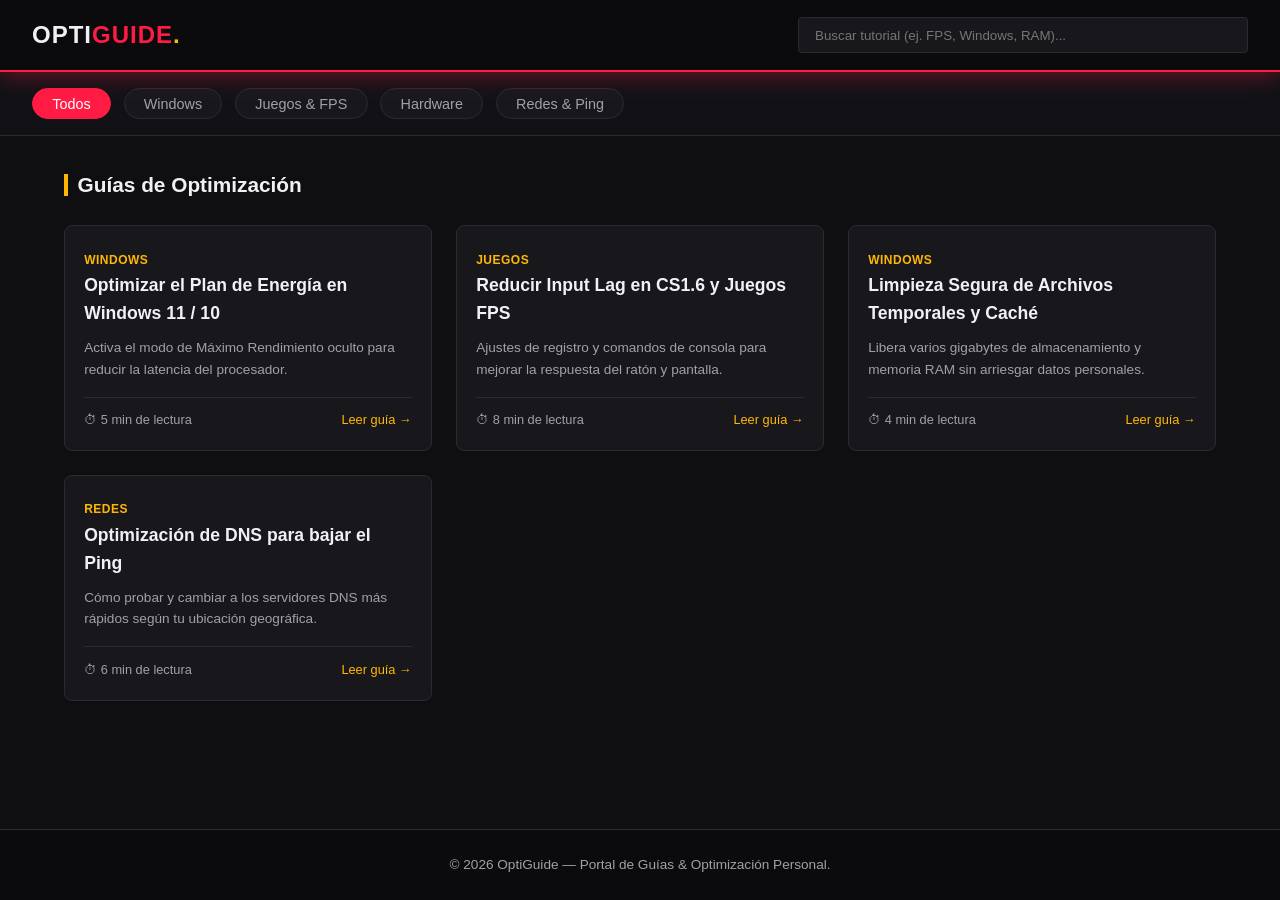
==== index.html @ 1fd5b253 "index.html" ====
<!DOCTYPE html>
<html lang="es">
<head>
  <meta charset="UTF-8">
  <meta name="viewport" content="width=device-width, initial-scale=1.0">
  <title>Portal de Tutoriales & Optimizaciones</title>
  <style>
    /* PALETA OPERA GX */
    :root {
      --bg-dark: #0f0f12;
      --bg-card: #18181c;
      --bg-card-hover: #222228;
      --primary-red: #ff1b44;
      --primary-red-glow: rgba(255, 27, 68, 0.35);
      --accent-yellow: #ffb703;
      --text-main: #f0f0f5;
      --text-muted: #a0a0ab;
      --border-color: #2a2a35;
      --font-family: 'Segoe UI', Tahoma, Geneva, Verdana, sans-serif;
    }

    * {
      box-sizing: border-box;
      margin: 0;
      padding: 0;
    }

    body {
      background-color: var(--bg-dark);
      color: var(--text-main);
      font-family: var(--font-family);
      line-height: 1.6;
      display: flex;
      flex-direction: column;
      min-height: 100vh;
    }

    /* HEADER */
    header {
      background-color: #0b0b0e;
      border-bottom: 2px solid var(--primary-red);
      padding: 1rem 2rem;
      display: flex;
      justify-content: space-between;
      align-items: center;
      position: sticky;
      top: 0;
      z-index: 100;
      box-shadow: 0 4px 20px var(--primary-red-glow);
    }

    .logo {
      font-size: 1.5rem;
      font-weight: 800;
      text-transform: uppercase;
      letter-spacing: 1px;
    }

    .logo span { color: var(--primary-red); }
    .logo .dot { color: var(--accent-yellow); }

    .search-bar {
      display: flex;
      gap: 0.5rem;
      max-width: 450px;
      width: 100%;
    }

    .search-bar input {
      width: 100%;
      padding: 0.6rem 1rem;
      border-radius: 4px;
      border: 1px solid var(--border-color);
      background-color: var(--bg-card);
      color: var(--text-main);
      outline: none;
    }

    .search-bar input:focus {
      border-color: var(--primary-red);
    }

    /* FILTROS */
    .categories {
      display: flex;
      gap: 0.8rem;
      padding: 1rem 2rem;
      background-color: #121216;
      border-bottom: 1px solid var(--border-color);
      overflow-x: auto;
    }

    .cat-btn {
      background-color: var(--bg-card);
      color: var(--text-muted);
      border: 1px solid var(--border-color);
      padding: 0.4rem 1.2rem;
      border-radius: 20px;
      cursor: pointer;
      font-size: 0.9rem;
      transition: all 0.2s;
    }

    .cat-btn:hover, .cat-btn.active {
      color: var(--text-main);
      border-color: var(--primary-red);
      background-color: var(--bg-card-hover);
    }

    .cat-btn.active {
      background-color: var(--primary-red);
      color: white;
    }

    /* MAIN CONTENT */
    main {
      flex: 1;
      max-width: 1200px;
      width: 100%;
      margin: 0 auto;
      padding: 2rem 1.5rem;
    }

    .section-title {
      font-size: 1.3rem;
      margin-bottom: 1.5rem;
      display: flex;
      align-items: center;
      gap: 0.6rem;
    }

    .section-title::before {
      content: '';
      width: 4px;
      height: 22px;
      background-color: var(--accent-yellow);
    }

    /* REJILLA DE TUTORIALES */
    .tutorials-grid {
      display: grid;
      grid-template-columns: repeat(auto-fill, minmax(280px, 1fr));
      gap: 1.5rem;
    }

    .card {
      background-color: var(--bg-card);
      border: 1px solid var(--border-color);
      border-radius: 8px;
      padding: 1.2rem;
      cursor: pointer;
      display: flex;
      flex-direction: column;
      justify-content: space-between;
      transition: transform 0.2s, border-color 0.2s, box-shadow 0.2s;
    }

    .card:hover {
      transform: translateY(-4px);
      border-color: var(--primary-red);
      box-shadow: 0 6px 20px var(--primary-red-glow);
    }

    .card-tag {
      align-self: flex-start;
      font-size: 0.75rem;
      font-weight: bold;
      color: var(--accent-yellow);
      text-transform: uppercase;
      letter-spacing: 0.5px;
      margin-bottom: 0.5rem;
    }

    .card-title {
      font-size: 1.1rem;
      font-weight: 700;
      margin-bottom: 0.6rem;
      color: var(--text-main);
    }

    .card-desc {
      font-size: 0.85rem;
      color: var(--text-muted);
      margin-bottom: 1rem;
      flex-1: 1;
    }

    .card-footer {
      display: flex;
      justify-content: space-between;
      align-items: center;
      font-size: 0.8rem;
      color: var(--text-muted);
      border-top: 1px solid var(--border-color);
      padding-top: 0.8rem;
    }

    /* VISOR DE ARTÍCULO COMPLETO */
    .reader-view {
      display: none;
      background-color: var(--bg-card);
      border: 1px solid var(--border-color);
      border-radius: 8px;
      padding: 2rem;
      margin-bottom: 2rem;
    }

    .reader-view.active { display: block; }

    .reader-header {
      display: flex;
      justify-content: space-between;
      align-items: flex-start;
      border-bottom: 1px solid var(--border-color);
      padding-bottom: 1rem;
      margin-bottom: 1.5rem;
    }

    .reader-title { font-size: 1.8rem; color: var(--text-main); }
    .close-btn {
      background-color: var(--primary-red);
      color: white;
      border: none;
      padding: 0.5rem 1rem;
      border-radius: 4px;
      cursor: pointer;
      font-weight: bold;
    }

    .reader-body {
      font-size: 0.95rem;
      line-height: 1.8;
    }

    .reader-body h3 {
      color: var(--accent-yellow);
      margin: 1.5rem 0 0.8rem 0;
    }

    .reader-body code {
      background-color: #0d0d10;
      color: #00ffcc;
      padding: 0.2rem 0.5rem;
      border-radius: 4px;
      font-family: monospace;
      border: 1px solid var(--border-color);
    }

    .reader-body pre {
      background-color: #0d0d10;
      padding: 1rem;
      border-radius: 6px;
      border-left: 3px solid var(--primary-red);
      overflow-x: auto;
      margin: 1rem 0;
    }

    /* FOOTER */
    footer {
      background-color: #0b0b0e;
      border-top: 1px solid var(--border-color);
      text-align: center;
      padding: 1.5rem;
      font-size: 0.85rem;
      color: var(--text-muted);
    }
  </style>
</head>
<body>

  <header>
    <div class="logo">Opti<span>Guide</span><span class="dot">.</span></div>
    <div class="search-bar">
      <input type="text" id="searchInput" placeholder="Buscar tutorial (ej. FPS, Windows, RAM)..." oninput="filterTutorials()">
    </div>
  </header>

  <nav class="categories">
    <button class="cat-btn active" onclick="filterCategory('all', this)">Todos</button>
    <button class="cat-btn" onclick="filterCategory('Windows', this)">Windows</button>
    <button class="cat-btn" onclick="filterCategory('Juegos', this)">Juegos & FPS</button>
    <button class="cat-btn" onclick="filterCategory('Hardware', this)">Hardware</button>
    <button class="cat-btn" onclick="filterCategory('Redes', this)">Redes & Ping</button>
  </nav>

  <main>
    <!-- Contenedor para leer el tutorial seleccionado -->
    <section id="readerView" class="reader-view">
      <div class="reader-header">
        <div>
          <span id="readerTag" class="card-tag">CATEGORÍA</span>
          <h1 id="readerTitle" class="reader-title">Título del Tutorial</h1>
        </div>
        <button class="close-btn" onclick="closeReader()">✕ Cerrar</button>
      </div>
      <article id="readerContent" class="reader-body">
        <!-- El contenido detallado se carga dinámicamente -->
      </article>
    </section>

    <!-- Lista de tutoriales -->
    <h2 class="section-title">Guías de Optimización</h2>
    <div class="tutorials-grid" id="tutorialsGrid">
      <!-- Tarjetas insertadas por JavaScript -->
    </div>
  </main>

  <footer>
    <p>&copy; 2026 OptiGuide — Portal de Guías & Optimización Personal.</p>
  </footer>

  <script>
    // Banco de datos de tutoriales
    const tutorialsData = [
      {
        id: 1,
        title: "Optimizar el Plan de Energía en Windows 11 / 10",
        category: "Windows",
        desc: "Activa el modo de Máximo Rendimiento oculto para reducir la latencia del procesador.",
        time: "5 min de lectura",
        content: `
          <p>Windows aplica límites de consumo de energía por defecto que reducen la frecuencia del procesador. Sigue estos pasos para liberar el máximo rendimiento:</p>
          <h3>Paso 1: Abrir la consola</h3>
          <p>Presiona <code>Win + R</code>, escribe <code>cmd</code> y pulsa Enter.</p>
          <h3>Paso 2: Activar el Plan de Alto Rendimiento</h3>
          <p>Copia y pega el siguiente comando en la consola:</p>
          <pre>powercfg -duplicatescheme e9a42b02-d5df-448d-aa00-03f14749eb61</pre>
          <h3>Paso 3: Seleccionar el plan</h3>
          <p>Ve a <strong>Panel de Control > Opciones de Energía</strong> y selecciona el nuevo plan llamado <em>"Rendimiento Máximo"</em>.</p>
        `
      },
      {
        id: 2,
        title: "Reducir Input Lag en CS1.6 y Juegos FPS",
        category: "Juegos",
        desc: "Ajustes de registro y comandos de consola para mejorar la respuesta del ratón y pantalla.",
        time: "8 min de lectura",
        content: `
          <p>El input lag puede costar ms decisivos en partidas competitivas. Ajusta los siguientes valores:</p>
          <h3>Configuración de comandos en juego:</h3>
          <pre>m_rawinput 1\nfps_max 144\ncl_cmdrate 101\ncl_updaterate 101</pre>
          <h3>Desactivar aceleración en Windows:</h3>
          <p>Entra a Configuración del Mouse y desmarca la casilla <strong>"Mejorar la precisión del puntero"</strong>.</p>
        `
      },
      {
        id: 3,
        title: "Limpieza Segura de Archivos Temporales y Caché",
        category: "Windows",
        desc: "Libera varios gigabytes de almacenamiento y memoria RAM sin arriesgar datos personales.",
        time: "4 min de lectura",
        content: `
          <p>Limpiar la caché periódicamente evita tirones de congelamiento (stuttering) en sistemas con poca RAM.</p>
          <h3>Rutas a limpiar manualmente:</h3>
          <p>Usa <code>Win + R</code> y limpia los archivos dentro de estas tres carpetas:</p>
          <ul>
            <li><code>temp</code></li>
            <li><code>%temp%</code></li>
            <li><code>prefetch</code></li>
          </ul>
        `
      },
      {
        id: 4,
        title: "Optimización de DNS para bajar el Ping",
        category: "Redes",
        desc: "Cómo probar y cambiar a los servidores DNS más rápidos según tu ubicación geográfica.",
        time: "6 min de lectura",
        content: `
          <p>Los DNS de tu proveedor ISP suelen ser lentos. Utilizar DNS públicos mejora la resolución de dominios y la estabilidad de red.</p>
          <h3>Servidores recomendados:</h3>
          <p><strong>Cloudflare:</strong> <code>1.1.1.1</code> y <code>1.0.0.1</code></p>
          <p><strong>Google:</strong> <code>8.8.8.8</code> y <code>8.8.4.4</code></p>
        `
      }
    ];

    let currentCategory = 'all';

    const tutorialsGrid = document.getElementById('tutorialsGrid');
    const readerView = document.getElementById('readerView');
    const readerTitle = document.getElementById('readerTitle');
    const readerTag = document.getElementById('readerTag');
    const readerContent = document.getElementById('readerContent');

    // Renderizar tarjetas de tutoriales
    function renderTutorials(list) {
      tutorialsGrid.innerHTML = '';
      if (list.length === 0) {
        tutorialsGrid.innerHTML = '<p style="color: var(--text-muted); grid-column: 1/-1;">No se encontraron tutoriales que coincidan con la búsqueda.</p>';
        return;
      }

      list.forEach(item => {
        const card = document.createElement('div');
        card.className = 'card';
        card.onclick = () => openReader(item);

        card.innerHTML = `
          <div>
            <span class="card-tag">${item.category}</span>
            <div class="card-title">${item.title}</div>
            <div class="card-desc">${item.desc}</div>
          </div>
          <div class="card-footer">
            <span>⏱ ${item.time}</span>
            <span style="color: var(--accent-yellow);">Leer guía →</span>
          </div>
        `;
        tutorialsGrid.appendChild(card);
      });
    }

    // Abrir visor de guía
    function openReader(item) {
      readerTitle.textContent = item.title;
      readerTag.textContent = item.category;
      readerContent.innerHTML = item.content;
      readerView.classList.add('active');
      window.scrollTo({ top: 0, behavior: 'smooth' });
    }

    // Cerrar visor
    function closeReader() {
      readerView.classList.remove('active');
    }

    // Filtrar por categoría
    function filterCategory(cat, btn) {
      currentCategory = cat;
      document.querySelectorAll('.cat-btn').forEach(b => b.classList.remove('active'));
      btn.classList.add('active');
      applyFilters();
    }

    // Filtrar por texto
    function filterTutorials() {
      applyFilters();
    }

    // Lógica combinada de filtrado
    function applyFilters() {
      const query = document.getElementById('searchInput').value.toLowerCase();
      const filtered = tutorialsData.filter(item => {
        const matchesCategory = (currentCategory === 'all' || item.category === currentCategory);
        const matchesQuery = item.title.toLowerCase().includes(query) || 
                             item.desc.toLowerCase().includes(query) ||
                             item.category.toLowerCase().includes(query);
        return matchesCategory && matchesQuery;
      });
      renderTutorials(filtered);
    }

    // Inicialización
    renderTutorials(tutorialsData);
  </script>
</body>
</html>
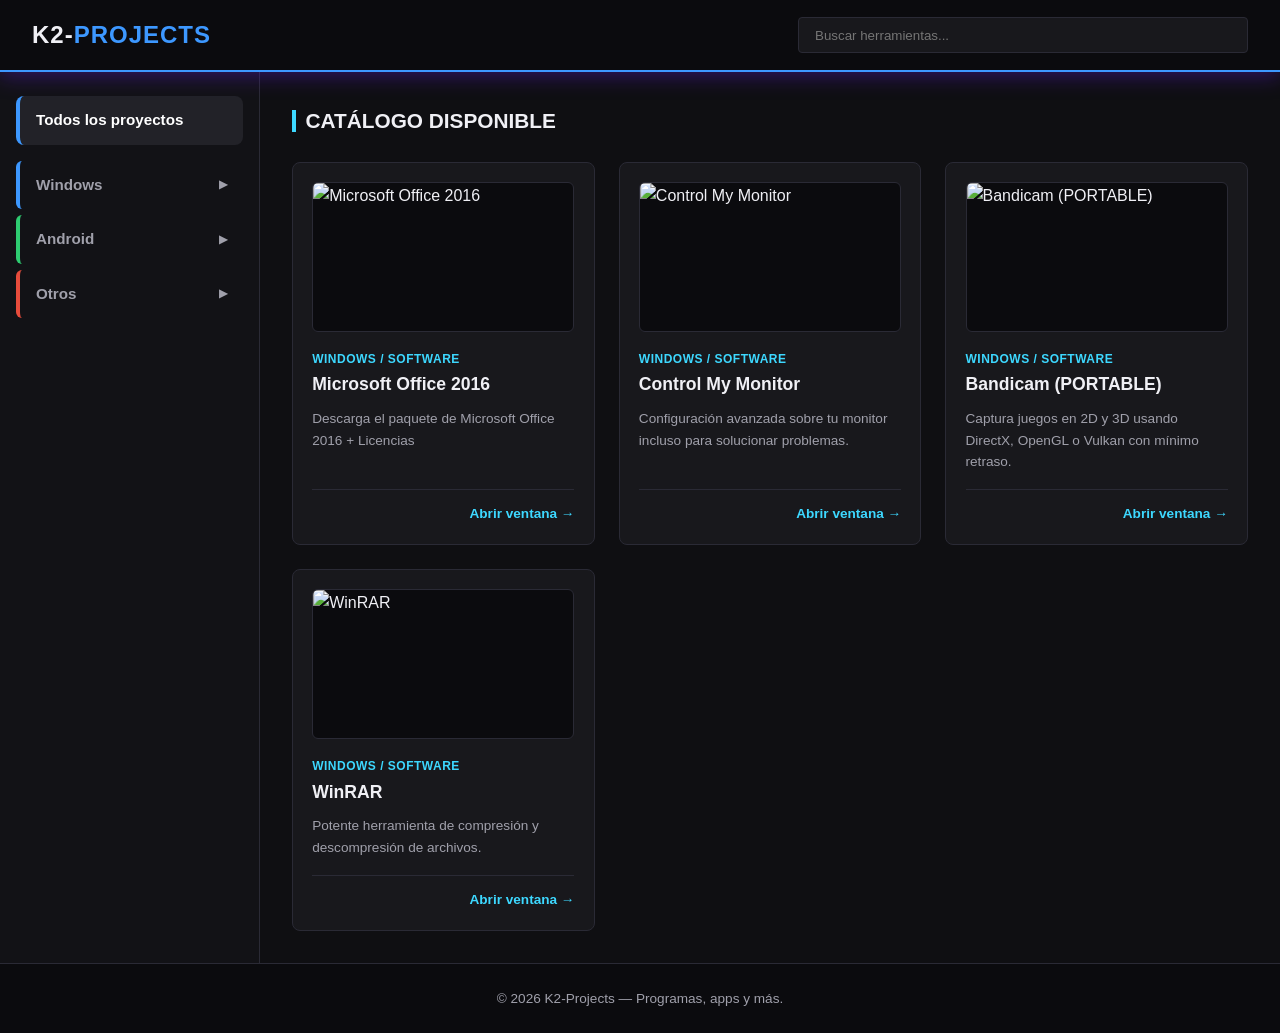
==== commit cc2d621b: "Add files via upload" ====
--- a/index.html
+++ b/index.html
@@ -1,458 +1,382 @@
-<!DOCTYPE html>
-<html lang="es">
-<head>
-  <meta charset="UTF-8">
-  <meta name="viewport" content="width=device-width, initial-scale=1.0">
-  <title>Portal de Tutoriales & Optimizaciones</title>
-  <style>
-    /* PALETA OPERA GX */
-    :root {
-      --bg-dark: #0f0f12;
-      --bg-card: #18181c;
-      --bg-card-hover: #222228;
-      --primary-red: #ff1b44;
-      --primary-red-glow: rgba(255, 27, 68, 0.35);
-      --accent-yellow: #ffb703;
-      --text-main: #f0f0f5;
-      --text-muted: #a0a0ab;
-      --border-color: #2a2a35;
-      --font-family: 'Segoe UI', Tahoma, Geneva, Verdana, sans-serif;
-    }
-
-    * {
-      box-sizing: border-box;
-      margin: 0;
-      padding: 0;
-    }
-
-    body {
-      background-color: var(--bg-dark);
-      color: var(--text-main);
-      font-family: var(--font-family);
-      line-height: 1.6;
-      display: flex;
-      flex-direction: column;
-      min-height: 100vh;
-    }
-
-    /* HEADER */
-    header {
-      background-color: #0b0b0e;
-      border-bottom: 2px solid var(--primary-red);
-      padding: 1rem 2rem;
-      display: flex;
-      justify-content: space-between;
-      align-items: center;
-      position: sticky;
-      top: 0;
-      z-index: 100;
-      box-shadow: 0 4px 20px var(--primary-red-glow);
-    }
-
-    .logo {
-      font-size: 1.5rem;
-      font-weight: 800;
-      text-transform: uppercase;
-      letter-spacing: 1px;
-    }
-
-    .logo span { color: var(--primary-red); }
-    .logo .dot { color: var(--accent-yellow); }
-
-    .search-bar {
-      display: flex;
-      gap: 0.5rem;
-      max-width: 450px;
-      width: 100%;
-    }
-
-    .search-bar input {
-      width: 100%;
-      padding: 0.6rem 1rem;
-      border-radius: 4px;
-      border: 1px solid var(--border-color);
-      background-color: var(--bg-card);
-      color: var(--text-main);
-      outline: none;
-    }
-
-    .search-bar input:focus {
-      border-color: var(--primary-red);
-    }
-
-    /* FILTROS */
-    .categories {
-      display: flex;
-      gap: 0.8rem;
-      padding: 1rem 2rem;
-      background-color: #121216;
-      border-bottom: 1px solid var(--border-color);
-      overflow-x: auto;
-    }
-
-    .cat-btn {
-      background-color: var(--bg-card);
-      color: var(--text-muted);
-      border: 1px solid var(--border-color);
-      padding: 0.4rem 1.2rem;
-      border-radius: 20px;
-      cursor: pointer;
-      font-size: 0.9rem;
-      transition: all 0.2s;
-    }
-
-    .cat-btn:hover, .cat-btn.active {
-      color: var(--text-main);
-      border-color: var(--primary-red);
-      background-color: var(--bg-card-hover);
-    }
-
-    .cat-btn.active {
-      background-color: var(--primary-red);
-      color: white;
-    }
-
-    /* MAIN CONTENT */
-    main {
-      flex: 1;
-      max-width: 1200px;
-      width: 100%;
-      margin: 0 auto;
-      padding: 2rem 1.5rem;
-    }
-
-    .section-title {
-      font-size: 1.3rem;
-      margin-bottom: 1.5rem;
-      display: flex;
-      align-items: center;
-      gap: 0.6rem;
-    }
-
-    .section-title::before {
-      content: '';
-      width: 4px;
-      height: 22px;
-      background-color: var(--accent-yellow);
-    }
-
-    /* REJILLA DE TUTORIALES */
-    .tutorials-grid {
-      display: grid;
-      grid-template-columns: repeat(auto-fill, minmax(280px, 1fr));
-      gap: 1.5rem;
-    }
-
-    .card {
-      background-color: var(--bg-card);
-      border: 1px solid var(--border-color);
-      border-radius: 8px;
-      padding: 1.2rem;
-      cursor: pointer;
-      display: flex;
-      flex-direction: column;
-      justify-content: space-between;
-      transition: transform 0.2s, border-color 0.2s, box-shadow 0.2s;
-    }
-
-    .card:hover {
-      transform: translateY(-4px);
-      border-color: var(--primary-red);
-      box-shadow: 0 6px 20px var(--primary-red-glow);
-    }
-
-    .card-tag {
-      align-self: flex-start;
-      font-size: 0.75rem;
-      font-weight: bold;
-      color: var(--accent-yellow);
-      text-transform: uppercase;
-      letter-spacing: 0.5px;
-      margin-bottom: 0.5rem;
-    }
-
-    .card-title {
-      font-size: 1.1rem;
-      font-weight: 700;
-      margin-bottom: 0.6rem;
-      color: var(--text-main);
-    }
-
-    .card-desc {
-      font-size: 0.85rem;
-      color: var(--text-muted);
-      margin-bottom: 1rem;
-      flex-1: 1;
-    }
-
-    .card-footer {
-      display: flex;
-      justify-content: space-between;
-      align-items: center;
-      font-size: 0.8rem;
-      color: var(--text-muted);
-      border-top: 1px solid var(--border-color);
-      padding-top: 0.8rem;
-    }
-
-    /* VISOR DE ARTÍCULO COMPLETO */
-    .reader-view {
-      display: none;
-      background-color: var(--bg-card);
-      border: 1px solid var(--border-color);
-      border-radius: 8px;
-      padding: 2rem;
-      margin-bottom: 2rem;
-    }
-
-    .reader-view.active { display: block; }
-
-    .reader-header {
-      display: flex;
-      justify-content: space-between;
-      align-items: flex-start;
-      border-bottom: 1px solid var(--border-color);
-      padding-bottom: 1rem;
-      margin-bottom: 1.5rem;
-    }
-
-    .reader-title { font-size: 1.8rem; color: var(--text-main); }
-    .close-btn {
-      background-color: var(--primary-red);
-      color: white;
-      border: none;
-      padding: 0.5rem 1rem;
-      border-radius: 4px;
-      cursor: pointer;
-      font-weight: bold;
-    }
-
-    .reader-body {
-      font-size: 0.95rem;
-      line-height: 1.8;
-    }
-
-    .reader-body h3 {
-      color: var(--accent-yellow);
-      margin: 1.5rem 0 0.8rem 0;
-    }
-
-    .reader-body code {
-      background-color: #0d0d10;
-      color: #00ffcc;
-      padding: 0.2rem 0.5rem;
-      border-radius: 4px;
-      font-family: monospace;
-      border: 1px solid var(--border-color);
-    }
-
-    .reader-body pre {
-      background-color: #0d0d10;
-      padding: 1rem;
-      border-radius: 6px;
-      border-left: 3px solid var(--primary-red);
-      overflow-x: auto;
-      margin: 1rem 0;
-    }
-
-    /* FOOTER */
-    footer {
-      background-color: #0b0b0e;
-      border-top: 1px solid var(--border-color);
-      text-align: center;
-      padding: 1.5rem;
-      font-size: 0.85rem;
-      color: var(--text-muted);
-    }
-  </style>
-</head>
-<body>
-
-  <header>
-    <div class="logo">Opti<span>Guide</span><span class="dot">.</span></div>
-    <div class="search-bar">
-      <input type="text" id="searchInput" placeholder="Buscar tutorial (ej. FPS, Windows, RAM)..." oninput="filterTutorials()">
-    </div>
-  </header>
-
-  <nav class="categories">
-    <button class="cat-btn active" onclick="filterCategory('all', this)">Todos</button>
-    <button class="cat-btn" onclick="filterCategory('Windows', this)">Windows</button>
-    <button class="cat-btn" onclick="filterCategory('Juegos', this)">Juegos & FPS</button>
-    <button class="cat-btn" onclick="filterCategory('Hardware', this)">Hardware</button>
-    <button class="cat-btn" onclick="filterCategory('Redes', this)">Redes & Ping</button>
-  </nav>
-
-  <main>
-    <!-- Contenedor para leer el tutorial seleccionado -->
-    <section id="readerView" class="reader-view">
-      <div class="reader-header">
-        <div>
-          <span id="readerTag" class="card-tag">CATEGORÍA</span>
-          <h1 id="readerTitle" class="reader-title">Título del Tutorial</h1>
-        </div>
-        <button class="close-btn" onclick="closeReader()">✕ Cerrar</button>
-      </div>
-      <article id="readerContent" class="reader-body">
-        <!-- El contenido detallado se carga dinámicamente -->
-      </article>
-    </section>
-
-    <!-- Lista de tutoriales -->
-    <h2 class="section-title">Guías de Optimización</h2>
-    <div class="tutorials-grid" id="tutorialsGrid">
-      <!-- Tarjetas insertadas por JavaScript -->
-    </div>
-  </main>
-
-  <footer>
-    <p>&copy; 2026 OptiGuide — Portal de Guías & Optimización Personal.</p>
-  </footer>
-
-  <script>
-    // Banco de datos de tutoriales
-    const tutorialsData = [
-      {
-        id: 1,
-        title: "Optimizar el Plan de Energía en Windows 11 / 10",
-        category: "Windows",
-        desc: "Activa el modo de Máximo Rendimiento oculto para reducir la latencia del procesador.",
-        time: "5 min de lectura",
-        content: `
-          <p>Windows aplica límites de consumo de energía por defecto que reducen la frecuencia del procesador. Sigue estos pasos para liberar el máximo rendimiento:</p>
-          <h3>Paso 1: Abrir la consola</h3>
-          <p>Presiona <code>Win + R</code>, escribe <code>cmd</code> y pulsa Enter.</p>
-          <h3>Paso 2: Activar el Plan de Alto Rendimiento</h3>
-          <p>Copia y pega el siguiente comando en la consola:</p>
-          <pre>powercfg -duplicatescheme e9a42b02-d5df-448d-aa00-03f14749eb61</pre>
-          <h3>Paso 3: Seleccionar el plan</h3>
-          <p>Ve a <strong>Panel de Control > Opciones de Energía</strong> y selecciona el nuevo plan llamado <em>"Rendimiento Máximo"</em>.</p>
-        `
-      },
-      {
-        id: 2,
-        title: "Reducir Input Lag en CS1.6 y Juegos FPS",
-        category: "Juegos",
-        desc: "Ajustes de registro y comandos de consola para mejorar la respuesta del ratón y pantalla.",
-        time: "8 min de lectura",
-        content: `
-          <p>El input lag puede costar ms decisivos en partidas competitivas. Ajusta los siguientes valores:</p>
-          <h3>Configuración de comandos en juego:</h3>
-          <pre>m_rawinput 1\nfps_max 144\ncl_cmdrate 101\ncl_updaterate 101</pre>
-          <h3>Desactivar aceleración en Windows:</h3>
-          <p>Entra a Configuración del Mouse y desmarca la casilla <strong>"Mejorar la precisión del puntero"</strong>.</p>
-        `
-      },
-      {
-        id: 3,
-        title: "Limpieza Segura de Archivos Temporales y Caché",
-        category: "Windows",
-        desc: "Libera varios gigabytes de almacenamiento y memoria RAM sin arriesgar datos personales.",
-        time: "4 min de lectura",
-        content: `
-          <p>Limpiar la caché periódicamente evita tirones de congelamiento (stuttering) en sistemas con poca RAM.</p>
-          <h3>Rutas a limpiar manualmente:</h3>
-          <p>Usa <code>Win + R</code> y limpia los archivos dentro de estas tres carpetas:</p>
-          <ul>
-            <li><code>temp</code></li>
-            <li><code>%temp%</code></li>
-            <li><code>prefetch</code></li>
-          </ul>
-        `
-      },
-      {
-        id: 4,
-        title: "Optimización de DNS para bajar el Ping",
-        category: "Redes",
-        desc: "Cómo probar y cambiar a los servidores DNS más rápidos según tu ubicación geográfica.",
-        time: "6 min de lectura",
-        content: `
-          <p>Los DNS de tu proveedor ISP suelen ser lentos. Utilizar DNS públicos mejora la resolución de dominios y la estabilidad de red.</p>
-          <h3>Servidores recomendados:</h3>
-          <p><strong>Cloudflare:</strong> <code>1.1.1.1</code> y <code>1.0.0.1</code></p>
-          <p><strong>Google:</strong> <code>8.8.8.8</code> y <code>8.8.4.4</code></p>
-        `
-      }
-    ];
-
-    let currentCategory = 'all';
-
-    const tutorialsGrid = document.getElementById('tutorialsGrid');
-    const readerView = document.getElementById('readerView');
-    const readerTitle = document.getElementById('readerTitle');
-    const readerTag = document.getElementById('readerTag');
-    const readerContent = document.getElementById('readerContent');
-
-    // Renderizar tarjetas de tutoriales
-    function renderTutorials(list) {
-      tutorialsGrid.innerHTML = '';
-      if (list.length === 0) {
-        tutorialsGrid.innerHTML = '<p style="color: var(--text-muted); grid-column: 1/-1;">No se encontraron tutoriales que coincidan con la búsqueda.</p>';
-        return;
-      }
-
-      list.forEach(item => {
-        const card = document.createElement('div');
-        card.className = 'card';
-        card.onclick = () => openReader(item);
-
-        card.innerHTML = `
-          <div>
-            <span class="card-tag">${item.category}</span>
-            <div class="card-title">${item.title}</div>
-            <div class="card-desc">${item.desc}</div>
-          </div>
-          <div class="card-footer">
-            <span>⏱ ${item.time}</span>
-            <span style="color: var(--accent-yellow);">Leer guía →</span>
-          </div>
-        `;
-        tutorialsGrid.appendChild(card);
-      });
-    }
-
-    // Abrir visor de guía
-    function openReader(item) {
-      readerTitle.textContent = item.title;
-      readerTag.textContent = item.category;
-      readerContent.innerHTML = item.content;
-      readerView.classList.add('active');
-      window.scrollTo({ top: 0, behavior: 'smooth' });
-    }
-
-    // Cerrar visor
-    function closeReader() {
-      readerView.classList.remove('active');
-    }
-
-    // Filtrar por categoría
-    function filterCategory(cat, btn) {
-      currentCategory = cat;
-      document.querySelectorAll('.cat-btn').forEach(b => b.classList.remove('active'));
-      btn.classList.add('active');
-      applyFilters();
-    }
-
-    // Filtrar por texto
-    function filterTutorials() {
-      applyFilters();
-    }
-
-    // Lógica combinada de filtrado
-    function applyFilters() {
-      const query = document.getElementById('searchInput').value.toLowerCase();
-      const filtered = tutorialsData.filter(item => {
-        const matchesCategory = (currentCategory === 'all' || item.category === currentCategory);
-        const matchesQuery = item.title.toLowerCase().includes(query) || 
-                             item.desc.toLowerCase().includes(query) ||
-                             item.category.toLowerCase().includes(query);
-        return matchesCategory && matchesQuery;
-      });
-      renderTutorials(filtered);
-    }
-
-    // Inicialización
-    renderTutorials(tutorialsData);
-  </script>
-</body>
-</html>
+<!DOCTYPE html>
+<html lang="es">
+<head>
+  <meta charset="UTF-8">
+  <meta name="viewport" content="width=device-width, initial-scale=1.0">
+  <link rel="icon" href="icon.png">
+  <title>K2-Projects</title>
+  
+  <link rel="stylesheet" href="styles.css">
+  <script src="https://unpkg.com/@phosphor-icons/web"></script>
+</head>
+<body>
+
+  <header>
+    <!-- BOTÓN HAMBURGUESA -->
+    <button id="menuToggle" class="menu-toggle" aria-label="Abrir menú">
+      <i class="ph ph-list"></i>
+    </button>
+
+    <div class="logo">K2-<span>PROJECTS</span></div>
+    <div class="search-bar">
+      <input type="text" id="searchInput" placeholder="Buscar herramientas...">
+    </div>
+  </header>
+
+  <div class="app-container">
+    <aside class="sidebar">
+      <div class="sidebar-item sidebar-main-btn active" data-category="all">
+        <span><i class="ph ph-squares-four"></i> Todos los proyectos</span>
+      </div>
+
+      <!-- MENÚ NIVEL 1: WINDOWS -->
+      <div class="menu-group">
+        <div class="sidebar-item" data-submenu="Windows">
+          <span><i class="ph ph-windows-logo"></i> Windows</span>
+          <span class="arrow">▶</span>
+        </div>
+
+        <div class="submenu">
+          <div class="menu-group">
+            <div class="submenu-item" data-submenu="Software">
+              <span><i class="ph ph-app-window"></i> Software</span>
+              <span class="arrow">▶</span>
+            </div>
+
+            <div class="submenu sub-submenu">
+              <div class="submenu-item" data-category="Mantenimiento y Diagnóstico"><i class="ph ph-stethoscope"></i> Mantenimiento y Diagnóstico</div>
+              <div class="submenu-item" data-category="Redes y Conectividad"><i class="ph ph-globe-hemisphere-west"></i> Redes y Conectividad</div>
+              <div class="submenu-item" data-category="Optimización y Limpieza"><i class="ph ph-broom"></i> Optimización y Limpieza</div>
+              <div class="submenu-item" data-category="Seguridad y Rescatado"><i class="ph ph-shield-check"></i> Seguridad y Rescatado</div>
+              <div class="submenu-item" data-category="Utilidades"><i class="ph ph-wrench"></i> Utilidades</div>
+            </div>
+          </div>
+
+          <div class="menu-group">
+            <div class="submenu-item" data-submenu="Código y Scripts">
+              <span><i class="ph ph-code"></i> Código y Scripts</span>
+              <span class="arrow">▶</span>
+            </div>
+
+            <div class="submenu sub-submenu">
+              <div class="submenu-item" data-category="Automatización y Post-Instalado"><i class="ph ph-terminal-window"></i> Automatización y Post-Instalado</div>
+              <div class="submenu-item" data-category="Configuración del Sistema"><i class="ph ph-sliders-horizontal"></i> Configuración del Sistema</div>
+              <div class="submenu-item" data-category="Redes y Mantenimiendo"><i class="ph ph-network"></i> Redes y Mantenimiento</div>
+            </div>
+          </div>
+
+          <div class="menu-group">
+            <div class="submenu-item" data-submenu="Guias y Procedimientos">
+              <span><i class="ph ph-book-open-text"></i> Guías y Procedimientos</span>
+              <span class="arrow">▶</span>
+            </div>
+
+            <div class="submenu sub-submenu">
+              <div class="submenu-item" data-category="Reparación de Errores"><i class="ph ph-bug"></i> Reparación de Errores</div>
+              <div class="submenu-item" data-category="Formateo y Despliegue"><i class="ph ph-hard-drives"></i> Formateo y Despliegue</div>
+              <div class="submenu-item" data-category="Optimización y Seguridad"><i class="ph ph-lock-key"></i> Optimización y Seguridad</div>
+            </div>
+          </div>
+        </div>
+      </div>
+
+      <!-- MENÚ NIVEL 1: ANDROID -->
+      <div class="menu-group">
+        <div class="sidebar-item" data-submenu="Android">
+          <span><i class="ph ph-android-logo"></i> Android</span>
+          <span class="arrow">▶</span>
+        </div>
+
+        <div class="submenu">
+          <div class="menu-group">
+            <div class="submenu-item" data-submenu="Software">
+              <span><i class="ph ph-device-mobile"></i> Software</span>
+              <span class="arrow">▶</span>
+            </div>
+
+            <div class="submenu sub-submenu">
+              <div class="submenu-item" data-category="APK y Utilidades"><i class="ph ph-file-apk"></i> APK y Utilidades</div>
+              <div class="submenu-item" data-category="Emulación y Virtualización"><i class="ph ph-cpu"></i> Emulación y Virtualización</div>
+              <div class="submenu-item" data-category="Herramientas de Servicio (PC)"><i class="ph ph-desktop"></i> Herramientas de Servicio (PC)</div>
+            </div>
+          </div>
+
+          <div class="menu-group">
+            <div class="submenu-item" data-submenu="Código y Scripts">
+              <span><i class="ph ph-file-code"></i> Código y Scripts</span>
+              <span class="arrow">▶</span>
+            </div>
+
+            <div class="submenu sub-submenu">
+              <div class="submenu-item" data-category="Comandos ADB / Fastboot"><i class="ph ph-terminal"></i> Comandos ADB / Fastboot</div>
+              <div class="submenu-item" data-category="Scripts de Debloat (ADB)"><i class="ph ph-trash"></i> Scripts de Debloat (ADB)</div>
+              <div class="submenu-item" data-category="Personalización y Mods"><i class="ph ph-paint-brush"></i> Personalización y Mods</div>
+            </div>
+          </div>
+
+          <div class="menu-group">
+            <div class="submenu-item" data-submenu="Guías y Tutoriales">
+              <span><i class="ph ph-read-cv-logo"></i> Guías y Tutoriales</span>
+              <span class="arrow">▶</span>
+            </div>
+
+            <div class="submenu sub-submenu">
+              <div class="submenu-item" data-category="Flashing y Mantenimiento"><i class="ph ph-lightning"></i> Flashing y Mantenimiento</div>
+              <div class="submenu-item" data-category="Diagnóstico Movil"><i class="ph ph-activity"></i> Diagnóstico Movil</div>
+              <div class="submenu-item" data-category="Modding y Acceso Root"><i class="ph ph-shield-warning"></i> Modding y Acceso Root</div>
+            </div>
+          </div>
+        </div>
+      </div>
+
+      <!-- MENÚ NIVEL 1: OTROS -->
+      <div class="menu-group">
+        <div class="sidebar-item" data-submenu="Otros">
+          <span><i class="ph ph-question"></i> Otros</span>
+          <span class="arrow">▶</span>
+        </div>
+
+        <div class="submenu">
+          <div class="menu-group">
+            <div class="submenu-item" data-category="Changelog"><i class="ph ph-clock-counter-clockwise"></i> Changelog</div>
+          </div>
+
+          <div class="menu-group">
+            <div class="submenu-item" data-category="Parches y Avisos de Seguridad"><i class="ph ph-lock-key"></i> Parches y Avisos de Seguridad</div>
+          </div>
+
+          <div class="submenu-item" data-category="Software Destacado del Mes"><i class="ph ph-star"></i> Software Destacado del Mes</div>
+        </div>
+      </div>
+    </aside>
+
+    <!-- CONTENIDO PRINCIPAL -->
+    <main>
+      <section id="readerView" class="reader-view">
+        <div class="reader-header">
+          <div>
+            <span id="readerTag" class="card-tag">CATEGORÍA</span>
+            <h1 id="readerTitle" class="reader-title">Título del Tutorial</h1>
+          </div>
+          <button class="close-btn" id="closeReaderBtn">✕ Cerrar</button>
+        </div>
+        <article id="readerContent" class="reader-body">
+        </article>
+      </section>
+
+      <h2 class="section-title" id="sectionTitle">CATÁLOGO DISPONIBLE</h2>
+      <div class="tutorials-grid" id="tutorialsGrid">
+      </div>
+    </main>
+  </div>
+
+  <footer>
+    <p>&copy; 2026 K2-Projects — Programas, apps y más.</p>
+  </footer>
+
+  <!-- SCRIPT PRINCIPAL UNIFICADO Y CORREGIDO -->
+  <script type="module">
+    import { tutorialsData } from './hilos.js';
+    import { changelogData } from './changelog.js';
+    import { seguridadData } from './seguridad.js';
+    import { destacadosData } from './destacados.js';
+
+    let currentCategory = 'all';
+
+    const tutorialsGrid = document.getElementById('tutorialsGrid');
+    const readerView = document.getElementById('readerView');
+    const readerTitle = document.getElementById('readerTitle');
+    const readerTag = document.getElementById('readerTag');
+    const readerContent = document.getElementById('readerContent');
+    const searchInput = document.getElementById('searchInput');
+    const sidebar = document.querySelector('.sidebar');
+    const menuToggle = document.getElementById('menuToggle');
+
+    const logCategories = ['Changelog', 'Parches y Avisos de Seguridad', 'Software Destacado del Mes'];
+
+    export const logsData = [
+      changelogData,
+      seguridadData,
+      destacadosData
+    ].flat();
+
+    function selectCategory(cat, element) {
+      currentCategory = cat;
+      document.querySelectorAll('.sidebar-item, .submenu-item').forEach(el => el.classList.remove('active'));
+      if (element) element.classList.add('active');
+
+      document.getElementById('sectionTitle').textContent = cat === 'all' ? 'CATÁLOGO DISPONIBLE' : `SECCIÓN: ${cat.toUpperCase()}`;
+      applyFilters();
+
+      // Cierra la barra lateral automáticamente al seleccionar en móviles
+      if (window.innerWidth <= 768 && sidebar) {
+        sidebar.classList.remove('active');
+      }
+    }
+
+    function renderTutorials(list, isLogList = false) {
+      tutorialsGrid.innerHTML = '';
+      if (!list || list.length === 0) {
+        tutorialsGrid.innerHTML = '<p style="color: var(--text-muted); grid-column: 1/-1;">No se encontraron elementos que coincidan.</p>';
+        return;
+      }
+
+      if (isLogList) {
+        tutorialsGrid.className = 'logs-container';
+        list.forEach(item => {
+          const bar = document.createElement('div');
+          bar.className = 'log-bar';
+          bar.onclick = () => openReader(item);
+
+          bar.innerHTML = `
+            <div class="log-left">
+              <div class="status-circle ${item.status || 'verde'}"></div>
+              <span class="log-id">${item.id || 'LOG'}</span>
+              <div class="log-info">
+                <span class="log-title">${item.title}</span>
+                <span class="log-desc">${item.desc}</span>
+              </div>
+            </div>
+            <div class="log-action">Ver detalles →</div>
+          `;
+          tutorialsGrid.appendChild(bar);
+        });
+      } else {
+        tutorialsGrid.className = 'tutorials-grid';
+        list.forEach(item => {
+          const card = document.createElement('div');
+          card.className = 'card';
+          card.onclick = () => openReader(item);
+
+          const imgSrc = item.image || 'https://via.placeholder.com/600x350/18181c/a0a0ab?text=K2+Projects';
+          let tagText = `${item.category} / ${item.subcategory || 'General'}`;
+          if (item.subsubcategory) tagText += ` / ${item.subsubcategory}`;
+
+          card.innerHTML = `
+            <div>
+              <div class="card-image-container">
+                <img src="${imgSrc}" alt="${item.title}">
+              </div>
+              <span class="card-tag">${tagText}</span>
+              <div class="card-title">${item.title}</div>
+              <div class="card-desc">${item.desc}</div>
+            </div>
+            <div class="card-footer">
+              <span>Abrir ventana →</span>
+            </div>
+          `;
+          tutorialsGrid.appendChild(card);
+        });
+      }
+    }
+
+    function openReader(item) {
+      readerTitle.textContent = item.title;
+      let tagText = item.category;
+      if (item.id) tagText = `${item.category} [${item.id}]`;
+
+      readerTag.textContent = tagText;
+      readerContent.innerHTML = item.content;
+      readerView.classList.add('active');
+      window.scrollTo({ top: 0, behavior: 'smooth' });
+    }
+
+    function applyFilters() {
+      const query = searchInput.value.toLowerCase();
+      const isLogSection = logCategories.map(c => c.toLowerCase()).includes(currentCategory.toLowerCase());
+
+      if (isLogSection) {
+        const filteredLogs = logsData.filter(item => {
+          const matchesCategory = currentCategory === 'all' || (item.category && item.category.toLowerCase() === currentCategory.toLowerCase());
+          const matchesQuery = (item.title && item.title.toLowerCase().includes(query)) || 
+                               (item.desc && item.desc.toLowerCase().includes(query)) ||
+                               (item.id && item.id.toLowerCase().includes(query));
+          return matchesCategory && matchesQuery;
+        });
+        renderTutorials(filteredLogs, true);
+      } else {
+        const filteredTutorials = tutorialsData.filter(item => {
+          const matchesCategory = (
+            currentCategory === 'all' || 
+            (item.category && item.category.toLowerCase() === currentCategory.toLowerCase()) ||
+            (item.subcategory && item.subcategory.toLowerCase() === currentCategory.toLowerCase()) ||
+            (item.subsubcategory && item.subsubcategory.toLowerCase() === currentCategory.toLowerCase())
+          );
+          const matchesQuery = (item.title && item.title.toLowerCase().includes(query)) || 
+                               (item.desc && item.desc.toLowerCase().includes(query)) ||
+                               (item.category && item.category.toLowerCase().includes(query));
+          return matchesCategory && matchesQuery;
+        });
+        renderTutorials(filteredTutorials, false);
+      }
+    }
+
+    document.addEventListener('DOMContentLoaded', () => {
+      // Búsqueda
+      searchInput.addEventListener('input', applyFilters);
+
+      // Cerrar Reader
+      document.getElementById('closeReaderBtn').addEventListener('click', () => {
+        readerView.classList.remove('active');
+      });
+
+      // Menú Hamburguesa Móvil
+      if (menuToggle && sidebar) {
+        menuToggle.addEventListener('click', (e) => {
+          e.stopPropagation();
+          sidebar.classList.toggle('active');
+        });
+
+        document.addEventListener('click', (e) => {
+          if (!sidebar.contains(e.target) && !menuToggle.contains(e.target)) {
+            sidebar.classList.remove('active');
+          }
+        });
+      }
+
+      // Botón "Todos los proyectos"
+      document.querySelectorAll('.sidebar-main-btn').forEach(item => {
+        item.addEventListener('click', (e) => {
+          e.stopPropagation();
+          selectCategory('all', item);
+        });
+      });
+
+      // Desplegar Submenús
+      document.querySelectorAll('.sidebar-item, .submenu-item').forEach(item => {
+        const nextSubmenu = item.nextElementSibling;
+        if (nextSubmenu && nextSubmenu.classList.contains('submenu')) {
+          item.addEventListener('click', (e) => {
+            e.stopPropagation();
+            const parentGroup = item.closest('.menu-group');
+            if (parentGroup) {
+              parentGroup.classList.toggle('open');
+            }
+          });
+        }
+      });
+
+      // Clics en categorías finales (sub-subcategorías)
+      document.querySelectorAll('.sub-submenu .submenu-item').forEach(item => {
+        item.addEventListener('click', (e) => {
+          e.stopPropagation();
+          const category = item.getAttribute('data-category');
+          if (category) selectCategory(category, item);
+        });
+      });
+
+      // Clics en la sección "Otros"
+      document.querySelectorAll('.sidebar-item[data-submenu="Otros"] + .submenu .submenu-item').forEach(item => {
+        item.addEventListener('click', (e) => {
+          e.stopPropagation();
+          const category = item.getAttribute('data-category');
+          if (category) selectCategory(category, item);
+        });
+      });
+
+      // Render inicial
+      applyFilters();
+    });
+  </script>
+</body>
+</html>
--- a/styles.css
+++ b/styles.css
@@ -0,0 +1,606 @@
+/* PALETA OPERA GX */
+:root {
+  --bg-dark: #0f0f12;
+  --bg-sidebar: #121216;
+  --bg-card: #18181c;
+  --bg-card-hover: #222228;
+  --primary-red: rgb(61, 152, 255);
+  --primary-red-glow: rgba(107, 27, 255, 0.35);
+  --accent-yellow: #3dd8ff;
+  --text-main: #f0f0f5;
+  --text-muted: #a0a0ab;
+  --border-color: #2a2a35;
+  --font-family: 'Segoe UI', Tahoma, Geneva, Verdana, sans-serif;
+}
+
+* {
+  box-sizing: border-box;
+  margin: 0;
+  padding: 0;
+}
+
+body {
+  background-color: var(--bg-dark);
+  color: var(--text-main);
+  font-family: var(--font-family);
+  line-height: 1.6;
+  display: flex;
+  flex-direction: column;
+  min-height: 100vh;
+}
+
+/* HEADER */
+header {
+  background-color: #0b0b0e;
+  border-bottom: 2px solid var(--primary-red);
+  padding: 1rem 2rem;
+  display: flex;
+  justify-content: space-between;
+  align-items: center;
+  position: sticky;
+  top: 0;
+  z-index: 100;
+  box-shadow: 0 4px 20px var(--primary-red-glow);
+}
+
+.logo {
+  font-size: 1.5rem;
+  font-weight: 800;
+  text-transform: uppercase;
+  letter-spacing: 1px;
+  font-family: 'Trebuchet MS', 'Lucida Sans Unicode', 'Lucida Grande', 'Lucida Sans', Arial, sans-serif;
+}
+
+.logo span {
+  color: var(--primary-red);
+}
+
+.search-bar {
+  display: flex;
+  gap: 0.5rem;
+  max-width: 450px;
+  width: 100%;
+}
+
+.search-bar input {
+  width: 100%;
+  padding: 0.6rem 1rem;
+  border-radius: 4px;
+  border: 1px solid var(--border-color);
+  background-color: var(--bg-card);
+  color: var(--text-main);
+  outline: none;
+}
+
+.search-bar input:focus {
+  border-color: var(--primary-red);
+}
+
+/* ESTRUCTURA PRINCIPAL */
+.app-container {
+  display: flex;
+  flex: 1;
+}
+
+/* BARRA LATERAL (SIDEBAR) */
+.sidebar {
+  width: 260px;
+  background-color: var(--bg-sidebar);
+  border-right: 1px solid var(--border-color);
+  padding: 1.5rem 1rem;
+  display: flex;
+  flex-direction: column;
+  gap: 0.4rem;
+  min-height: calc(100vh - 70px);
+}
+
+.sidebar-item {
+  display: flex;
+  align-items: center;
+  justify-content: space-between;
+  padding: 0.75rem 1rem;
+  color: var(--text-muted);
+  text-decoration: none;
+  border-radius: 6px;
+  cursor: pointer;
+  font-weight: 600;
+  font-size: 0.95rem;
+  transition: all 0.2s ease;
+}
+
+.sidebar-item:hover,
+.sidebar-item.active {
+  background-color: var(--bg-card-hover);
+  color: var(--text-main);
+}
+
+.sidebar-item.active {
+  border-left: 4px solid var(--primary-red);
+  color: #fff;
+}
+
+/* BOTÓN INICIO / TODOS */
+.sidebar-main-btn {
+  background-color: var(--primary-red);
+  color: #fff !important;
+  border-radius: 8px;
+  margin-bottom: 0.6rem;
+}
+
+.sidebar-main-btn:hover {
+  opacity: 0.9;
+}
+
+/* SUBMENÚS Y ESTRUCTURA JERÁRQUICA */
+.menu-group {
+  display: flex;
+  flex-direction: column;
+}
+
+.submenu {
+  display: none;
+  flex-direction: column;
+  padding-left: 1rem;
+  gap: 0.2rem;
+  margin-top: 0.2rem;
+  margin-bottom: 0.3rem;
+}
+
+.menu-group.open > .submenu {
+  display: flex !important;
+}
+
+.submenu-item {
+  display: flex;
+  align-items: center;
+  justify-content: flex-start;
+  gap: 0.6rem;
+  padding: 0.5rem 0.8rem;
+  color: var(--text-muted);
+  font-size: 0.88rem;
+  cursor: pointer;
+  border-radius: 4px;
+  transition: all 0.2s;
+}
+
+.submenu-item:hover,
+.submenu-item.active {
+  color: var(--accent-yellow);
+  background-color: rgba(255, 255, 255, 0.03);
+}
+
+/* Estilos para el 3er nivel (Sub-subcategorías) */
+.sub-submenu {
+  border-left: 2px solid var(--primary-red);
+  margin-left: 0.5rem;
+  padding-left: 0.5rem;
+  gap: 0.2rem;
+}
+
+.sub-submenu .submenu-item {
+  display: flex;
+  align-items: flex-start;
+  justify-content: flex-start;
+  text-align: left;
+  gap: 0.6rem;
+  white-space: normal;
+  word-break: break-word;
+}
+
+.sub-submenu .submenu-item i {
+  flex-shrink: 0;
+  margin-top: 0.15rem;
+  font-size: 1rem;
+}
+
+.arrow {
+  font-size: 0.7rem;
+  transition: transform 0.2s;
+  margin-left: auto;
+}
+
+.menu-group.open > .sidebar-item .arrow,
+.menu-group.open > .submenu-item .arrow {
+  transform: rotate(90deg);
+}
+
+/* MAIN CONTENT */
+main {
+  flex: 1;
+  max-width: 1200px;
+  padding: 2rem;
+}
+
+.section-title {
+  font-size: 1.3rem;
+  margin-bottom: 1.5rem;
+  display: flex;
+  align-items: center;
+  gap: 0.6rem;
+}
+
+.section-title::before {
+  content: '';
+  width: 4px;
+  height: 22px;
+  background-color: var(--accent-yellow);
+}
+
+/* REJILLA DE TUTORIALES */
+.tutorials-grid {
+  display: grid;
+  grid-template-columns: repeat(auto-fill, minmax(280px, 1fr));
+  gap: 1.5rem;
+}
+
+.card {
+  background-color: var(--bg-card);
+  border: 1px solid var(--border-color);
+  border-radius: 8px;
+  padding: 1.2rem;
+  cursor: pointer;
+  display: flex;
+  flex-direction: column;
+  justify-content: space-between;
+  transition: transform 0.2s, border-color 0.2s, box-shadow 0.2s;
+  overflow: hidden;
+}
+
+.card:hover {
+  transform: translateY(-4px);
+  border-color: var(--primary-red);
+  box-shadow: 0 6px 20px var(--primary-red-glow);
+}
+
+.card-image-container {
+  width: 100%;
+  height: 150px;
+  border-radius: 6px;
+  overflow: hidden;
+  background-color: #0b0b0e;
+  margin-bottom: 0.8rem;
+  border: 1px solid var(--border-color);
+}
+
+.card-image-container img {
+  width: 100%;
+  height: 100%;
+  object-fit: cover;
+  display: block;
+  transition: transform 0.3s ease;
+}
+
+.card:hover .card-image-container img {
+  transform: scale(1.05);
+}
+
+.card-tag {
+  align-self: flex-start;
+  font-size: 0.75rem;
+  font-weight: bold;
+  color: var(--accent-yellow);
+  text-transform: uppercase;
+  letter-spacing: 0.5px;
+  margin-bottom: 0.4rem;
+}
+
+.card-title {
+  font-size: 1.1rem;
+  font-weight: 700;
+  margin-bottom: 0.6rem;
+  color: var(--text-main);
+}
+
+.card-desc {
+  font-size: 0.85rem;
+  color: var(--text-muted);
+  margin-bottom: 1rem;
+  flex: 1;
+}
+
+.card-footer {
+  display: flex;
+  justify-content: flex-end;
+  align-items: center;
+  font-size: 0.85rem;
+  font-weight: bold;
+  color: var(--accent-yellow);
+  border-top: 1px solid var(--border-color);
+  padding-top: 0.8rem;
+}
+
+/* VISOR DE ARTÍCULO COMPLETO */
+.reader-view {
+  display: none;
+  background-color: var(--bg-card);
+  border: 1px solid var(--border-color);
+  border-radius: 8px;
+  padding: 2rem;
+  margin-bottom: 2rem;
+}
+
+.reader-view.active {
+  display: block;
+}
+
+.reader-header {
+  display: flex;
+  justify-content: space-between;
+  align-items: flex-start;
+  border-bottom: 1px solid var(--border-color);
+  padding-bottom: 1rem;
+  margin-bottom: 1.5rem;
+}
+
+.reader-title {
+  font-size: 1.8rem;
+  color: var(--text-main);
+}
+
+.close-btn {
+  background-color: var(--primary-red);
+  color: white;
+  border: none;
+  padding: 0.5rem 1rem;
+  border-radius: 4px;
+  cursor: pointer;
+  font-weight: bold;
+}
+
+.reader-body {
+  font-size: 0.95rem;
+  line-height: 1.8;
+}
+
+.reader-body h3 {
+  color: var(--accent-yellow);
+  margin: 1.5rem 0 0.8rem 0;
+}
+
+.reader-body code {
+  background-color: #0d0d10;
+  color: #00ffcc;
+  padding: 0.2rem 0.5rem;
+  border-radius: 4px;
+  font-family: monospace;
+  border: 1px solid var(--border-color);
+}
+
+.reader-body pre {
+  background-color: #0d0d10;
+  padding: 1rem;
+  border-radius: 6px;
+  border-left: 3px solid var(--primary-red);
+  overflow-x: auto;
+  margin: 1rem 0;
+}
+
+.reader-body img {
+  max-width: 100%;
+  height: auto;
+  border-radius: 6px;
+  margin: 1rem 0;
+}
+
+.btn-sitio {
+  display: inline-flex;
+  align-items: center;
+  text-decoration: none;
+  background-color: #d32f2f;
+  color: #ffffff !important;
+  padding: 8px 16px;
+  border-radius: 6px;
+  font-size: 14px;
+  font-weight: 600;
+  letter-spacing: 0.5px;
+  transition: all 0.3s ease;
+  box-shadow: 0 4px 6px rgba(0, 0, 0, 0.2);
+}
+
+.btn-sitio:hover {
+  background-color: #b71c1c;
+  transform: translateY(-2px);
+  box-shadow: 0 6px 12px rgba(0, 0, 0, 0.3);
+}
+
+.btn-sitio:active {
+  transform: translateY(0);
+  box-shadow: 0 2px 4px rgba(0, 0, 0, 0.2);
+}
+
+.logs-container {
+  display: flex;
+  flex-direction: column;
+  gap: 0.8rem;
+}
+
+.log-bar {
+  background-color: var(--bg-card);
+  border: 1px solid var(--border-color);
+  border-radius: 8px;
+  padding: 1rem 1.2rem;
+  display: flex;
+  align-items: center;
+  justify-content: space-between;
+  cursor: pointer;
+  transition: all 0.2s ease;
+}
+
+.log-bar:hover {
+  background-color: var(--bg-card-hover);
+  border-color: var(--primary-red);
+  transform: translateX(4px);
+}
+
+.log-left {
+  display: flex;
+  align-items: center;
+  gap: 1.2rem;
+  flex: 1;
+}
+
+/* Círculo indicador de color */
+.status-circle {
+  width: 14px;
+  height: 14px;
+  border-radius: 50%;
+  flex-shrink: 0;
+  box-shadow: 0 0 8px rgba(0,0,0,0.4);
+}
+
+.status-circle.verde {
+  background-color: #2ecc71;
+  box-shadow: 0 0 8px rgba(46,204,113,0.5);
+}
+
+.status-circle.amarillo {
+  background-color: #f1c40f;
+  box-shadow: 0 0 8px rgba(241,196,15,0.5);
+}
+
+.status-circle.rojo {
+  background-color: #e74c3c;
+  box-shadow: 0 0 8px rgba(231,76,60,0.5);
+}
+
+.log-id {
+  font-family: monospace;
+  background-color: #0b0b0e;
+  color: var(--accent-yellow);
+  padding: 0.2rem 0.5rem;
+  border-radius: 4px;
+  font-size: 0.85rem;
+  border: 1px solid var(--border-color);
+}
+
+.log-info {
+  display: flex;
+  flex-direction: column;
+}
+
+.log-title {
+  font-weight: 700;
+  font-size: 0.95rem;
+  color: var(--text-main);
+}
+
+.log-desc {
+  font-size: 0.82rem;
+  color: var(--text-muted);
+}
+
+.log-action {
+  font-size: 0.85rem;
+  color: var(--text-muted);
+  font-weight: 600;
+}
+
+.sidebar-item[data-submenu="Windows"] {
+  border-left: 4px solid #3d98ff;
+}
+
+.sidebar-item[data-submenu="Windows"]:hover,
+.sidebar-item[data-submenu="Windows"].active {
+  background-color: rgba(61, 152, 255, 0.12);
+  color: #3d98ff;
+}
+
+.sidebar-item[data-submenu="Android"] {
+  border-left: 4px solid #2ecc71;
+}
+
+.sidebar-item[data-submenu="Android"]:hover,
+.sidebar-item[data-submenu="Android"].active {
+  background-color: rgba(46, 204, 113, 0.12);
+  color: #2ecc71;
+}
+
+.sidebar-item[data-submenu="Otros"] {
+  border-left: 4px solid #e74c3c;
+}
+
+.sidebar-item[data-submenu="Otros"]:hover,
+.sidebar-item[data-submenu="Otros"].active {
+  background-color: rgba(231, 76, 60, 0.12);
+  color: #e74c3c;
+}
+
+/* Botón hamburguesa oculto por defecto en PC */
+.menu-toggle {
+  display: none;
+  background: transparent;
+  border: 1px solid var(--border-color);
+  color: var(--text-main);
+  font-size: 1.5rem;
+  padding: 0.4rem 0.6rem;
+  border-radius: 6px;
+  cursor: pointer;
+  transition: all 0.2s ease;
+}
+
+.menu-toggle:hover {
+  background-color: var(--bg-card-hover);
+  border-color: var(--primary-red);
+}
+
+/* REGLAS PARA PANTALLAS PEQUEÑAS (Móviles y Tablets < 768px) */
+@media (max-width: 768px) {
+  /* Mostrar el botón de hamburguesa */
+  .menu-toggle {
+    display: flex;
+    align-items: center;
+    justify-content: center;
+  }
+
+  /* Ajustes al Header para dar espacio */
+  header {
+    padding: 0.8rem 1rem;
+    gap: 0.8rem;
+  }
+
+  .logo {
+    font-size: 1.1rem;
+  }
+
+  .search-bar {
+    max-width: 160px;
+  }
+
+  .search-bar input {
+    padding: 0.4rem 0.6rem;
+    font-size: 0.85rem;
+  }
+
+  /* Transformar la Sidebar en menú flotante/deslizante */
+  .sidebar {
+    position: fixed;
+    top: 60px; /* Debajo del header */
+    left: -100%; /* Oculto fuera de la pantalla a la izquierda */
+    width: 280px;
+    height: calc(100vh - 60px);
+    z-index: 999;
+    box-shadow: 10px 0 25px rgba(0, 0, 0, 0.7);
+    transition: left 0.3s ease; /* Efecto suave al deslizar */
+    overflow-y: auto; /* Permite scroll vertical dentro del menú */
+  }
+
+  /* Clase que activa/muestra la barra lateral */
+  .sidebar.active {
+    left: 0;
+  }
+
+  /* Reducir margen del contenido en móviles */
+  main {
+    padding: 1rem;
+  }
+}
+
+/* FOOTER */
+footer {
+  background-color: #0b0b0e;
+  border-top: 1px solid var(--border-color);
+  text-align: center;
+  padding: 1.5rem;
+  font-size: 0.85rem;
+  color: var(--text-muted);
+}
